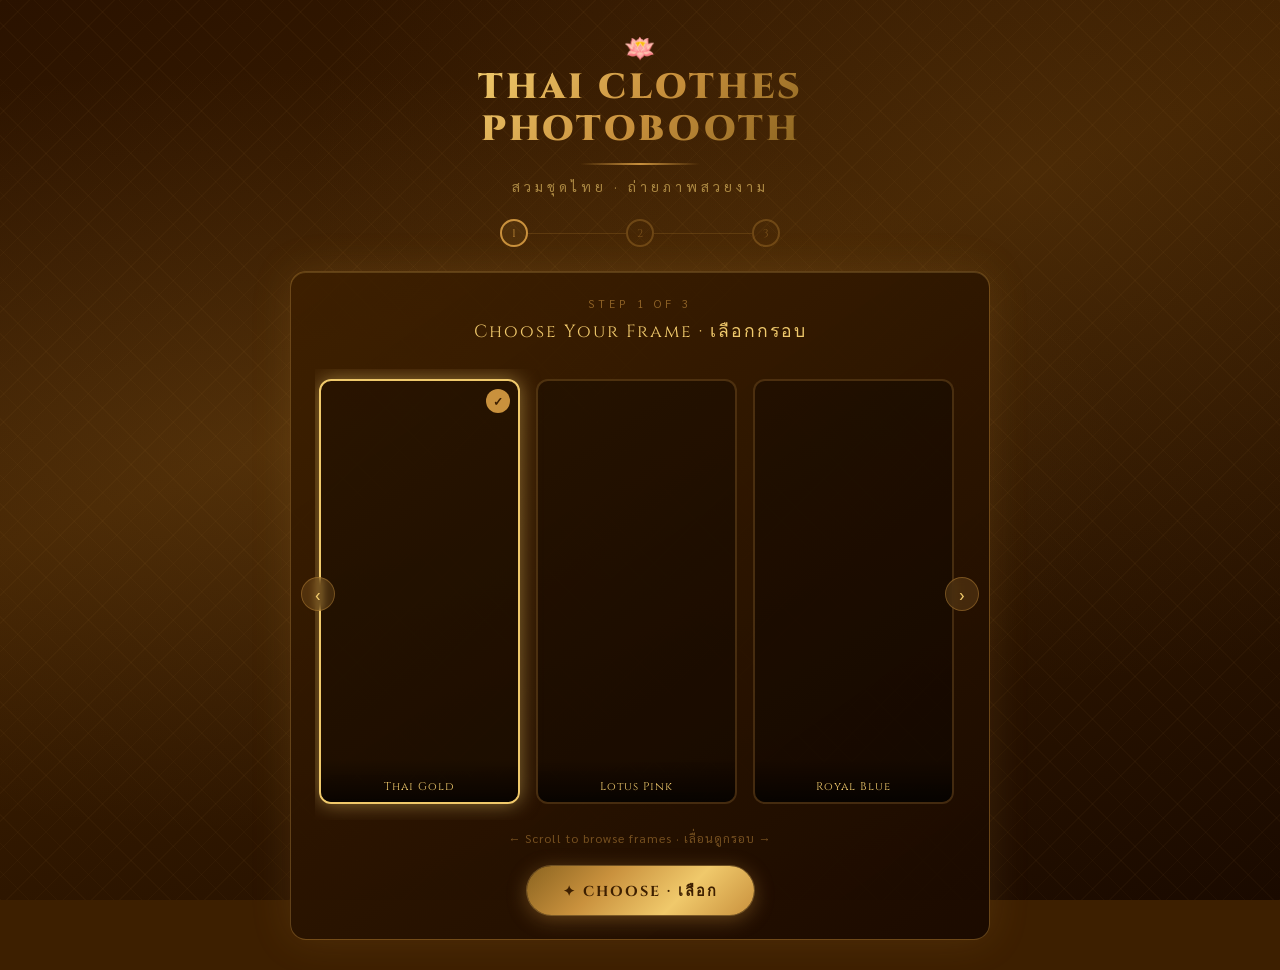
==== index.html @ cb1378c2 "first commit" ====
<!DOCTYPE html>
<html lang="en">
<head>
<meta charset="UTF-8">
<meta name="viewport" content="width=device-width, initial-scale=1.0">
<title>Thai Photobooth – Choose Frame</title>
<link rel="stylesheet" href="style.css">
<style>
  /* ===== FRAME GRID ===== */
  .frames-scroll-container { position: relative; }
  .frames-track {
    display: flex; gap: 16px;
    overflow-x: auto;
    scroll-snap-type: x mandatory;
    scrollbar-width: none;
    padding: 10px 4px 16px;
  }
  .frames-track::-webkit-scrollbar { display: none; }

  .frame-card {
    flex: 0 0 calc(50% - 8px);
    scroll-snap-align: start;
    border: 2px solid rgba(201,145,61,0.25);
    border-radius: 12px;
    overflow: hidden;
    cursor: pointer;
    transition: all 0.3s;
    position: relative;
    aspect-ratio: 9/19;
    background: rgba(0,0,0,0.3);
  }
  @media (min-width: 500px) { .frame-card { flex: 0 0 calc(33% - 11px); } }

  .frame-card:hover { border-color: var(--gold); transform: scale(1.02); }
  .frame-card.selected {
    border-color: var(--gold-light);
    box-shadow: 0 0 20px rgba(240,201,107,0.5);
  }
  .frame-card img { width: 100%; height: 100%; object-fit: cover; }

  .frame-card .selected-badge {
    position: absolute; top: 8px; right: 8px;
    background: var(--gold); color: var(--brown);
    border-radius: 50%; width: 24px; height: 24px;
    display: flex; align-items: center; justify-content: center;
    font-size: 0.75rem; font-weight: 700;
    opacity: 0; transition: opacity 0.3s;
  }
  .frame-card.selected .selected-badge { opacity: 1; }

  .frame-placeholder {
    width: 100%; height: 100%;
    display: flex; align-items: center; justify-content: center;
    font-size: 2rem; opacity: 0.5;
  }

  .frame-name {
    position: absolute; bottom: 0; left: 0; right: 0;
    padding: 20px 8px 8px;
    background: linear-gradient(transparent, rgba(0,0,0,0.7));
    font-size: 0.7rem; text-align: center; color: var(--gold-light);
    font-family: 'Cinzel', serif; letter-spacing: 1px;
  }

  .scroll-arrow {
    position: absolute; top: 50%; transform: translateY(-50%);
    background: rgba(201,145,61,0.2); border: 1px solid rgba(201,145,61,0.4);
    color: var(--gold-light); border-radius: 50%;
    width: 34px; height: 34px;
    display: flex; align-items: center; justify-content: center;
    cursor: pointer; font-size: 1.1rem; z-index: 2;
    transition: all 0.2s; backdrop-filter: blur(4px);
  }
  .scroll-arrow:hover { background: rgba(201,145,61,0.4); }
  .scroll-arrow.left { left: -14px; }
  .scroll-arrow.right { right: -14px; }

  .select-action { text-align: center; margin-top: 20px; }

  .frame-tip {
    text-align: center;
    font-size: 0.75rem;
    color: rgba(201,145,61,0.5);
    margin-top: 10px;
    letter-spacing: 1px;
  }
</style>
</head>
<body>

<div class="thai-bg"></div>

<div class="loading-screen" id="loading">
  <div class="loading-lotus">🪷</div>
  <div class="loading-text">Thai Photobooth</div>
</div>

<div class="page">
  <div class="header">
    <span class="lotus-icon">🪷</span>
    <h1>Thai Clothes<br>Photobooth</h1>
    <div class="gold-line"></div>
    <p class="subtitle">สวมชุดไทย · ถ่ายภาพสวยงาม</p>
  </div>

  <div class="steps-bar">
    <div class="step-dot active">1</div>
    <div class="step-line"></div>
    <div class="step-dot">2</div>
    <div class="step-line"></div>
    <div class="step-dot">3</div>
  </div>

  <div class="panel">
    <div class="step-label">Step 1 of 3</div>
    <div class="page-title">Choose Your Frame · เลือกกรอบ</div>

    <div class="frames-scroll-container">
      <div class="scroll-arrow left" onclick="scrollFrames(-1)">‹</div>
      <div class="frames-track" id="frames-track"></div>
      <div class="scroll-arrow right" onclick="scrollFrames(1)">›</div>
    </div>

    <div class="frame-tip">← Scroll to browse frames · เลื่อนดูกรอบ →</div>

    <div class="select-action">
      <button class="btn-gold" onclick="goToCapture()">✦ Choose · เลือก</button>
    </div>
  </div>
</div>

<script>
// ── Frame definitions ──────────────────────────────────────────────
// Each frame can have:
//   src        – path to the full frame PNG (with transparent photo holes)
//   name       – display label
//   emoji      – shown as placeholder if no image
//   slots      – array of { x, y, w, h } as fractions (0–1) of frame dimensions
//                These define where photos should be composited BEHIND the frame.
//                Leave empty [] to composite photos as a full-bleed strip instead.
const frames = [
  {
    name: 'Thai Gold',
    src: 'GOLD.png',
    emoji: '🏯',
    // The frame image has 4 white rectangular slots stacked vertically.
    // Approximate positions (tweak after measuring your image):
    slots: [
    { x: 0.060, y: 0.035, w: 0.88, h: 0.185 },
    { x: 0.060, y: 0.235, w: 0.88, h: 0.185 },
    { x: 0.060, y: 0.435, w: 0.88, h: 0.185 },
    { x: 0.060, y: 0.635, w: 0.88, h: 0.185 }
    ]
  },
  { name: 'Lotus Pink',
    src: 'PINK.png', 
    emoji: '🌸', 
    slots: [
    { x: 0.060, y: 0.035, w: 0.88, h: 0.185 },
    { x: 0.060, y: 0.235, w: 0.88, h: 0.185 },
    { x: 0.060, y: 0.435, w: 0.88, h: 0.185 },
    { x: 0.060, y: 0.635, w: 0.88, h: 0.185 }
    ]},
  { name: 'Royal Blue',
    src: 'BLUE.png', 
    emoji: '👑', 
    slots: [
    { x: 0.060, y: 0.035, w: 0.88, h: 0.185 },
    { x: 0.060, y: 0.235, w: 0.88, h: 0.185 },
    { x: 0.060, y: 0.435, w: 0.88, h: 0.185 },
    { x: 0.060, y: 0.635, w: 0.88, h: 0.185 }
    ] }
  // { name: 'Emerald Thai', src: 'EMERALD.png', emoji: '🐘', slots: [] },
];

let selectedIndex = 0;

// ── Render cards ───────────────────────────────────────────────────
function renderFrameCards() {
  const track = document.getElementById('frames-track');
  track.innerHTML = '';
  frames.forEach((frame, i) => {
    const card = document.createElement('div');
    card.className = 'frame-card' + (i === selectedIndex ? ' selected' : '');
    card.onclick = () => selectFrame(i);

    const inner = frame.src
      ? `<img src="${frame.src}" alt="${frame.name}" onerror="this.style.display='none'">`
      : `<div class="frame-placeholder">${frame.emoji}</div>`;

    card.innerHTML = `
      ${inner}
      <div class="frame-name">${frame.name}</div>
      <div class="selected-badge">✓</div>
    `;
    track.appendChild(card);
  });
}

function selectFrame(index) {
  selectedIndex = index;
  document.querySelectorAll('.frame-card').forEach((c, i) =>
    c.classList.toggle('selected', i === index)
  );
}

function scrollFrames(dir) {
  document.getElementById('frames-track').scrollBy({ left: dir * 180, behavior: 'smooth' });
}

// ── Navigate to capture page ───────────────────────────────────────
function goToCapture() {
  // Save chosen frame to sessionStorage so capture.html can read it
  sessionStorage.setItem('selectedFrame', JSON.stringify(frames[selectedIndex]));
  window.location.href = 'capture.html';
}

// ── Init ───────────────────────────────────────────────────────────
window.addEventListener('load', () => {
  renderFrameCards();
  setTimeout(() => {
    const l = document.getElementById('loading');
    l.style.opacity = '0';
    setTimeout(() => l.style.display = 'none', 500);
  }, 1000);
});
</script>
</body>
</html>
---- style.css ----
@import url('https://fonts.googleapis.com/css2?family=Cinzel:wght@400;700;900&family=Sarabun:wght@300;400;600&display=swap');

:root {
  --gold: #C9913D;
  --gold-light: #F0C96B;
  --gold-dark: #8B6420;
  --brown: #3D1F00;
  --cream: #FDF5E6;
  --red: #8B1A1A;
  --white: #FFFFFF;
}

* { margin: 0; padding: 0; box-sizing: border-box; }

body {
  font-family: 'Sarabun', sans-serif;
  background: var(--brown);
  min-height: 100vh;
  overflow-x: hidden;
  color: var(--cream);
}

/* ===== THAI PATTERN BACKGROUND ===== */
.thai-bg {
  position: fixed; inset: 0; z-index: 0;
  background:
    radial-gradient(ellipse at 20% 50%, rgba(201,145,61,0.15) 0%, transparent 60%),
    radial-gradient(ellipse at 80% 20%, rgba(201,145,61,0.1) 0%, transparent 50%),
    linear-gradient(160deg, #2A1200 0%, #3D1F00 40%, #1A0A00 100%);
}
.thai-bg::before {
  content: '';
  position: absolute; inset: 0;
  background-image:
    repeating-linear-gradient(45deg, rgba(201,145,61,0.04) 0px, rgba(201,145,61,0.04) 1px, transparent 1px, transparent 20px),
    repeating-linear-gradient(-45deg, rgba(201,145,61,0.04) 0px, rgba(201,145,61,0.04) 1px, transparent 1px, transparent 20px);
}

/* ===== PAGE WRAPPER ===== */
.page {
  position: relative; z-index: 1;
  min-height: 100vh;
  display: flex; flex-direction: column; align-items: center;
  padding: 30px 20px;
}

/* ===== HEADER ===== */
.header {
  text-align: center;
  margin-bottom: 24px;
  animation: fadeDown 0.8s ease;
}
.header h1 {
  font-family: 'Cinzel', serif;
  font-size: clamp(1.4rem, 4vw, 2.2rem);
  font-weight: 900;
  background: linear-gradient(135deg, var(--gold-light), var(--gold), var(--gold-dark));
  -webkit-background-clip: text;
  -webkit-text-fill-color: transparent;
  background-clip: text;
  letter-spacing: 3px;
  text-transform: uppercase;
  line-height: 1.2;
}
.header .subtitle {
  font-size: 0.85rem;
  color: rgba(240,201,107,0.6);
  letter-spacing: 4px;
  text-transform: uppercase;
  margin-top: 6px;
}
.gold-line {
  width: 120px; height: 2px;
  background: linear-gradient(90deg, transparent, var(--gold), transparent);
  margin: 12px auto;
}
.lotus-icon { font-size: 1.6rem; display: block; margin: 0 auto 4px; }

/* ===== PANEL ===== */
.panel {
  background: linear-gradient(145deg, rgba(61,31,0,0.9), rgba(26,10,0,0.95));
  border: 1px solid rgba(201,145,61,0.4);
  border-radius: 16px;
  padding: 24px;
  width: 100%;
  max-width: 700px;
  box-shadow: 0 0 40px rgba(201,145,61,0.15), inset 0 1px 0 rgba(240,201,107,0.2);
  animation: fadeUp 0.6s ease;
}

/* ===== BUTTONS ===== */
.btn-gold {
  display: inline-flex; align-items: center; justify-content: center; gap: 8px;
  background: linear-gradient(135deg, var(--gold-dark), var(--gold), var(--gold-light), var(--gold));
  color: var(--brown);
  border: none; border-radius: 50px;
  padding: 13px 36px;
  font-family: 'Cinzel', serif;
  font-size: 0.9rem;
  font-weight: 700;
  letter-spacing: 2px;
  cursor: pointer;
  transition: all 0.3s;
  box-shadow: 0 4px 20px rgba(201,145,61,0.4), 0 0 0 1px rgba(240,201,107,0.3);
  text-transform: uppercase;
}
.btn-gold:hover { transform: translateY(-2px); box-shadow: 0 8px 30px rgba(201,145,61,0.6), 0 0 0 1px var(--gold-light); }
.btn-gold:active { transform: translateY(0); }
.btn-gold:disabled { opacity: 0.5; cursor: not-allowed; transform: none; }

.btn-outline {
  background: transparent;
  border: 1px solid rgba(201,145,61,0.5);
  color: var(--gold-light);
  border-radius: 50px;
  padding: 10px 28px;
  font-family: 'Sarabun', sans-serif;
  font-size: 0.85rem;
  cursor: pointer;
  transition: all 0.3s;
  letter-spacing: 1px;
}
.btn-outline:hover { background: rgba(201,145,61,0.1); border-color: var(--gold); }

/* ===== STEPS BAR ===== */
.steps-bar {
  display: flex; align-items: center; gap: 0;
  margin-bottom: 24px;
  max-width: 280px; width: 100%;
}
.step-dot {
  width: 28px; height: 28px; border-radius: 50%;
  border: 2px solid rgba(201,145,61,0.3);
  display: flex; align-items: center; justify-content: center;
  font-size: 0.7rem; font-family: 'Cinzel', serif;
  color: rgba(201,145,61,0.4);
  transition: all 0.3s;
  flex-shrink: 0;
}
.step-dot.active { border-color: var(--gold); color: var(--gold); background: rgba(201,145,61,0.1); }
.step-dot.done { border-color: var(--gold); background: var(--gold); color: var(--brown); }
.step-line { flex: 1; height: 1px; background: rgba(201,145,61,0.2); transition: background 0.3s; }
.step-line.done { background: var(--gold); }

/* ===== MISC ===== */
.step-label {
  font-size: 0.7rem;
  letter-spacing: 4px;
  text-transform: uppercase;
  color: rgba(201,145,61,0.6);
  text-align: center;
  margin-bottom: 6px;
}
.page-title {
  font-family: 'Cinzel', serif;
  font-size: 1.1rem;
  color: var(--gold-light);
  text-align: center;
  margin-bottom: 24px;
  letter-spacing: 2px;
}

/* ===== LOADING ===== */
.loading-screen {
  position: fixed; inset: 0; z-index: 100;
  background: var(--brown);
  display: flex; flex-direction: column; align-items: center; justify-content: center;
  transition: opacity 0.5s;
}
.loading-lotus { font-size: 3rem; animation: spin 2s linear infinite; }
.loading-text {
  margin-top: 16px;
  font-family: 'Cinzel', serif;
  font-size: 0.8rem;
  letter-spacing: 4px;
  color: var(--gold);
  text-transform: uppercase;
}

/* ===== ANIMATIONS ===== */
@keyframes fadeDown { from { opacity: 0; transform: translateY(-20px); } to { opacity: 1; transform: translateY(0); } }
@keyframes fadeUp   { from { opacity: 0; transform: translateY(20px);  } to { opacity: 1; transform: translateY(0); } }
@keyframes spin     { from { transform: rotate(0deg); } to { transform: rotate(360deg); } }
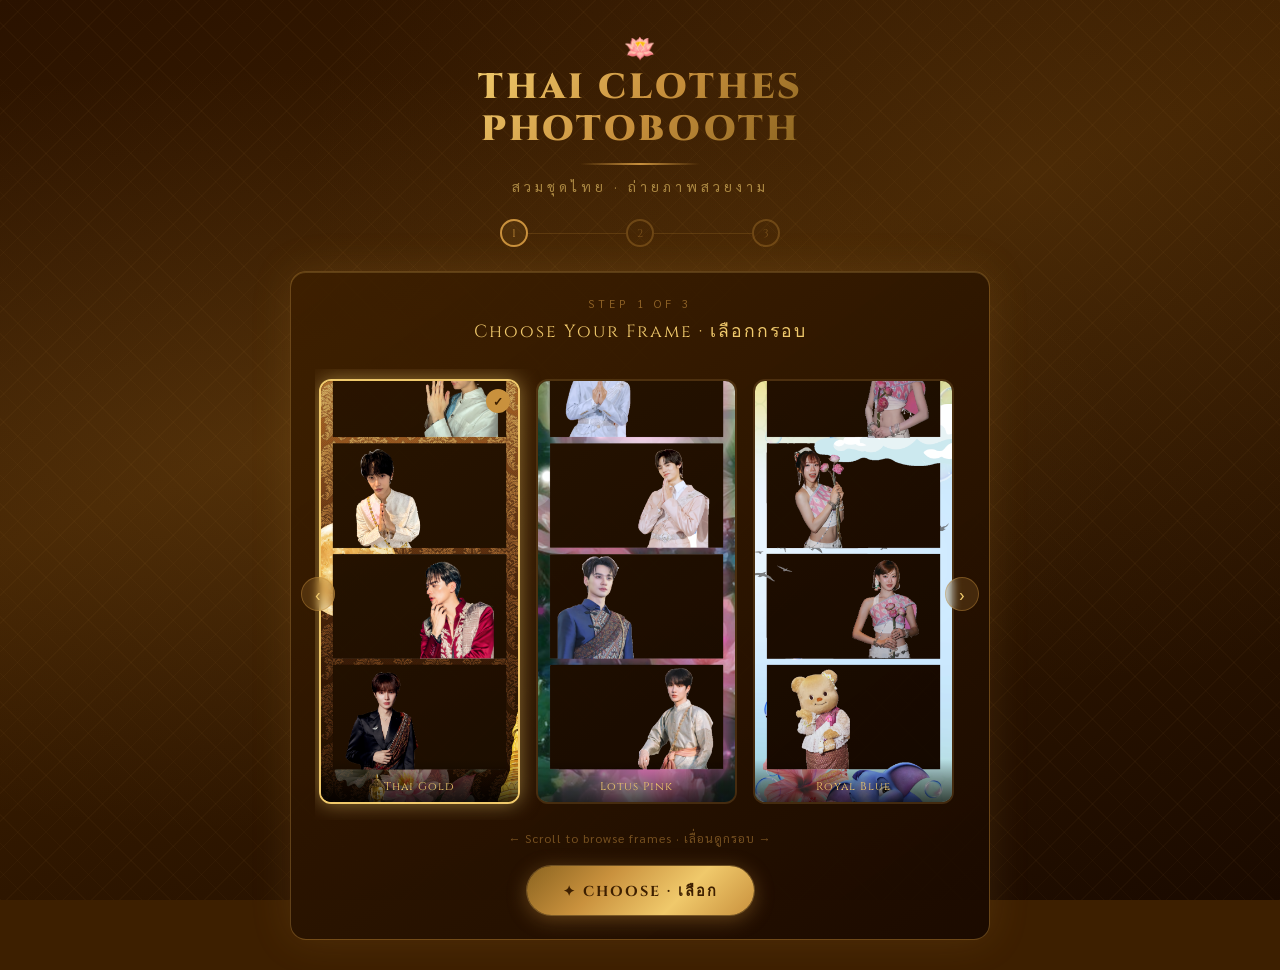
==== commit ea21f86b: "Fix frame images and add download API" ====
--- a/index.html
+++ b/index.html
@@ -141,7 +141,7 @@
 const frames = [
   {
     name: 'Thai Gold',
-    src: 'GOLD.png',
+    src: './img/Gold.PNG',
     emoji: '🏯',
     // The frame image has 4 white rectangular slots stacked vertically.
     // Approximate positions (tweak after measuring your image):
@@ -153,7 +153,7 @@
     ]
   },
   { name: 'Lotus Pink',
-    src: 'PINK.png', 
+    src: './img/Pink.PNG', 
     emoji: '🌸', 
     slots: [
     { x: 0.060, y: 0.035, w: 0.88, h: 0.185 },
@@ -162,7 +162,7 @@
     { x: 0.060, y: 0.635, w: 0.88, h: 0.185 }
     ]},
   { name: 'Royal Blue',
-    src: 'BLUE.png', 
+    src: './img/Blue.PNG', 
     emoji: '👑', 
     slots: [
     { x: 0.060, y: 0.035, w: 0.88, h: 0.185 },
@@ -170,7 +170,7 @@
     { x: 0.060, y: 0.435, w: 0.88, h: 0.185 },
     { x: 0.060, y: 0.635, w: 0.88, h: 0.185 }
     ] }
-  // { name: 'Emerald Thai', src: 'EMERALD.png', emoji: '🐘', slots: [] },
+  // { name: 'Emerald Thai', src: 'EMERALD.PNG', emoji: '🐘', slots: [] },
 ];
 
 let selectedIndex = 0;
